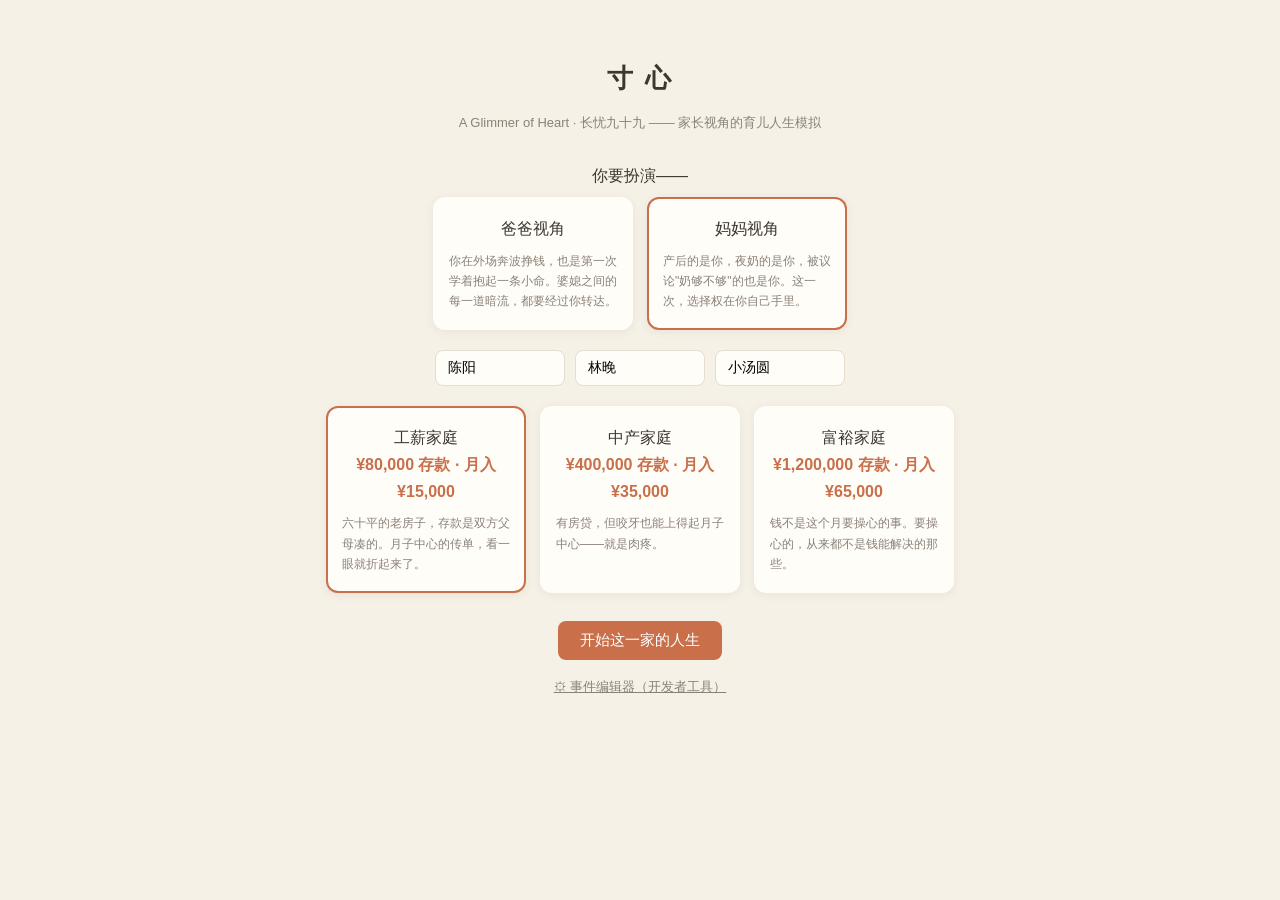
==== index.html @ 3fd3cd8b "初始提交：《寸心 A Glimmer of Heart》学前三年原型 - 三章内容：月子期(28天) / 婴儿期(48周) / 幼儿期(24月)，从出生玩到三岁择园 - 核心系统：双视角(爸爸/妈妈)" ====
<!DOCTYPE html>
<html lang="zh-CN">
<head>
<meta charset="UTF-8">
<meta name="viewport" content="width=device-width, initial-scale=1.0">
<title>寸心 · A Glimmer of Heart</title>
<link rel="stylesheet" href="css/style.css">
</head>
<body>
<div id="app">
  <!-- 开局：选家庭、起名字 -->
  <section id="screen-start" class="screen"></section>
  <!-- 出生报告 -->
  <section id="screen-birth" class="screen hidden"></section>
  <!-- 主游戏界面 -->
  <section id="screen-game" class="screen hidden">
    <header id="topbar"></header>
    <div class="game-layout">
      <aside id="panel-family" class="panel"></aside>
      <main id="event-area"></main>
      <aside id="panel-child" class="panel"></aside>
    </div>
    <div id="tabs">
      <button class="tab-btn active" data-tab="log">时光相册</button>
      <button class="tab-btn" data-tab="dev">开发者视图</button>
    </div>
    <div id="tab-log" class="tab-page"></div>
    <div id="tab-dev" class="tab-page hidden"></div>
  </section>
  <!-- 满月结算 -->
  <section id="screen-end" class="screen hidden"></section>
</div>

<script src="js/data/config.js"></script>
<script src="js/data/flags.js"></script>
<script src="js/data/growth.js"></script>
<script src="js/data/illness.js"></script>
<script src="js/data/anchors.js"></script>
<script src="js/data/templates.js"></script>
<script src="js/core/conditions.js"></script>
<script src="js/core/effects.js"></script>
<script src="js/core/events.js"></script>
<script src="js/core/state.js"></script>
<script src="js/core/engine.js"></script>
<script src="js/ui/render.js"></script>
<script src="js/ui/main.js"></script>
</body>
</html>
---- css/style.css ----
/* 为人父母 · 月子篇 —— 原型样式 */
:root {
  --bg: #f6f1e7;
  --card: #fffdf8;
  --ink: #3d3730;
  --ink-light: #8a8177;
  --accent: #c96f4a;
  --accent-soft: #f3dccd;
  --line: #e5ddd0;
  --good: #5a8a5c;
  --bad: #b5563f;
  --shadow: 0 2px 10px rgba(80, 60, 40, 0.08);
}

* { box-sizing: border-box; margin: 0; padding: 0; }

body {
  font-family: "PingFang SC", "Microsoft YaHei", sans-serif;
  background: var(--bg);
  color: var(--ink);
  line-height: 1.7;
}

#app { max-width: 960px; margin: 0 auto; padding: 16px; }
.screen { animation: fadein 0.3s ease; }
.hidden { display: none !important; }
@keyframes fadein { from { opacity: 0; } to { opacity: 1; } }

h1 { font-size: 26px; letter-spacing: 2px; }
h2 { font-size: 18px; margin-bottom: 10px; }
.sub { color: var(--ink-light); font-size: 13px; }
.center { text-align: center; }

button {
  font-family: inherit;
  cursor: pointer;
  border: none;
  border-radius: 8px;
  background: var(--accent);
  color: #fff;
  padding: 10px 22px;
  font-size: 15px;
  transition: opacity 0.15s;
}
button:hover { opacity: 0.88; }
button:disabled { background: #cfc7ba; cursor: not-allowed; }
button.ghost { background: transparent; color: var(--accent); border: 1px solid var(--accent); }

/* ---------- 开局屏 ---------- */
.start-box { max-width: 640px; margin: 40px auto; text-align: center; }
.start-box .tagline { margin: 12px 0 28px; }
.name-form { display: flex; gap: 10px; justify-content: center; margin: 24px 0; flex-wrap: wrap; }
.name-form input {
  width: 130px;
  padding: 9px 12px;
  border: 1px solid var(--line);
  border-radius: 8px;
  background: var(--card);
  font-size: 14px;
  font-family: inherit;
}
.preset-cards { display: flex; gap: 14px; justify-content: center; flex-wrap: wrap; }
.preset-card {
  flex: 1 1 170px;
  max-width: 200px;
  background: var(--card);
  border: 2px solid transparent;
  border-radius: 12px;
  padding: 16px 14px;
  cursor: pointer;
  box-shadow: var(--shadow);
  transition: border-color 0.15s;
}
.preset-card:hover { border-color: var(--accent); }
.preset-card .money { color: var(--accent); font-weight: bold; }
.preset-card .desc { font-size: 12px; color: var(--ink-light); margin-top: 8px; text-align: left; }

/* ---------- 出生报告 ---------- */
.birth-box { max-width: 520px; margin: 40px auto; text-align: center; }
.birth-card {
  background: var(--card);
  border-radius: 16px;
  box-shadow: var(--shadow);
  padding: 28px 24px;
  margin: 20px 0;
}
.birth-stats { display: flex; justify-content: center; gap: 30px; margin: 16px 0; }
.birth-stats b { font-size: 22px; display: block; }

/* ---------- 主界面 ---------- */
#topbar { margin-bottom: 12px; }
.topbar-row { display: flex; justify-content: space-between; align-items: baseline; }
.progress { height: 6px; background: var(--line); border-radius: 3px; margin-top: 6px; overflow: hidden; }
.progress > div { height: 100%; background: var(--accent); border-radius: 3px; transition: width 0.3s; }

.game-layout {
  display: grid;
  grid-template-columns: 210px 1fr 210px;
  gap: 14px;
  align-items: start;
}
@media (max-width: 760px) {
  .game-layout { grid-template-columns: 1fr; }
}

.panel {
  background: var(--card);
  border-radius: 12px;
  box-shadow: var(--shadow);
  padding: 14px;
  font-size: 13px;
}
.panel h3 { font-size: 14px; margin-bottom: 10px; color: var(--ink-light); font-weight: normal; }
.stat-row { display: flex; justify-content: space-between; margin: 4px 0; }
.bar { height: 8px; background: var(--line); border-radius: 4px; margin: 2px 0 8px; overflow: hidden; }
.bar > div { height: 100%; border-radius: 4px; transition: width 0.3s; }
.bar-good > div { background: var(--good); }
.bar-mid > div { background: #c99a4a; }
.bar-bad > div { background: var(--bad); }
.chips { display: flex; flex-wrap: wrap; gap: 6px; margin-top: 8px; }
.chip {
  font-size: 11px;
  padding: 2px 8px;
  border-radius: 10px;
  background: var(--accent-soft);
  color: var(--accent);
}
.energy-dots { font-size: 16px; letter-spacing: 3px; }

/* ---------- 事件卡 ---------- */
.event-card {
  background: var(--card);
  border-radius: 14px;
  box-shadow: var(--shadow);
  padding: 20px;
  min-height: 320px;
  display: flex;
  flex-direction: column;
}
.event-title { font-size: 18px; font-weight: bold; margin-bottom: 12px; }
.event-text { font-size: 14.5px; white-space: pre-wrap; flex: 1; }
.queue-dots { text-align: center; color: var(--ink-light); font-size: 12px; margin: 10px 0 2px; letter-spacing: 4px; }

.art-block {
  align-self: center;
  width: 130px;
  height: 130px;
  border-radius: 12px;
  background: var(--accent-soft);
  display: flex;
  flex-direction: column;
  align-items: center;
  justify-content: center;
  margin-bottom: 14px;
}
.art-block .emoji { font-size: 52px; line-height: 1.2; }
.art-block .art-key { font-size: 10px; color: var(--ink-light); text-align: center; line-height: 1.5; }

.choices { display: flex; flex-direction: column; gap: 8px; margin-top: 14px; }
.choice-btn {
  text-align: left;
  background: #fff;
  color: var(--ink);
  border: 1.5px solid var(--line);
  padding: 10px 14px;
  font-size: 14px;
  border-radius: 10px;
}
.choice-btn:hover { border-color: var(--accent); color: var(--accent); opacity: 1; }
.choice-btn .cost { float: right; color: var(--ink-light); font-size: 12px; }
.choice-btn:disabled { color: #b5ada1; border-color: var(--line); background: #f4f0e8; }
.choice-btn:disabled .cost { color: var(--bad); }

.result-text { font-size: 15px; color: var(--ink); white-space: pre-wrap; }
.result-hint { color: var(--ink-light); font-size: 12px; margin-top: 8px; }
.day-calm { text-align: center; color: var(--ink-light); padding: 60px 0; }
.next-day-btn { display: block; margin: 16px auto 0; }

/* ---------- 时光相册 / 开发者视图 ---------- */
#tabs { margin-top: 16px; display: flex; gap: 8px; }
.tab-btn {
  background: transparent;
  color: var(--ink-light);
  padding: 6px 14px;
  font-size: 13px;
  border-radius: 6px;
}
.tab-btn.active { background: var(--accent); color: #fff; }
.tab-page {
  background: var(--card);
  border-radius: 12px;
  box-shadow: var(--shadow);
  padding: 14px;
  margin-top: 8px;
  max-height: 260px;
  overflow-y: auto;
  font-size: 13px;
}
.log-item { padding: 6px 0; border-bottom: 1px dashed var(--line); }
.log-item .d { color: var(--ink-light); font-size: 11px; margin-right: 8px; }
.log-item.hl .t { color: var(--accent); font-weight: bold; }
#tab-dev pre { font-size: 11px; white-space: pre-wrap; font-family: Consolas, monospace; }

/* ---------- 结算 ---------- */
.end-box { max-width: 640px; margin: 30px auto; }
.end-section { background: var(--card); border-radius: 12px; box-shadow: var(--shadow); padding: 20px; margin: 14px 0; }
.seed-item { border-left: 3px solid var(--accent); padding: 8px 12px; margin: 10px 0; background: #faf6ef; border-radius: 0 8px 8px 0; }
.seed-item .seed-name { font-weight: bold; }
.seed-item .seed-src { font-size: 12px; color: var(--ink-light); }
.seed-item .seed-preview { font-size: 13px; margin-top: 4px; color: #7a6a55; font-style: italic; }
.end-stats { display: flex; gap: 20px; flex-wrap: wrap; font-size: 13px; }
.end-stats b { display: block; font-size: 20px; color: var(--accent); }

/* ---------- 阶段主题色 ----------
   body[data-stage] 切换整套 CSS 变量。当前原型只玩月子期；
   后续八个阶段的配色已预配置：从暖橘（襁褓）一路走向沉稳（成年），
   青春期用冷色与低饱和（学业压力），成年回到陶土色（烟火气）。 */
body[data-stage="newborn"] { --bg: #f6f1e7; --card: #fffdf8; --accent: #c96f4a; --accent-soft: #f3dccd; --line: #e5ddd0; }
body[data-stage="infant"] { --bg: #f8f4e4; --card: #fffefa; --accent: #c99a3f; --accent-soft: #f4e6c4; --line: #e8dec0; }
body[data-stage="toddler"] { --bg: #f1f6ea; --card: #fdfffa; --accent: #679b52; --accent-soft: #dbeed1; --line: #d8e4cc; }
body[data-stage="kindergarten"] { --bg: #eef5fa; --card: #fbfdff; --accent: #4d8fbe; --accent-soft: #d3e6f2; --line: #d0dfe9; }
body[data-stage="primary"] { --bg: #eef4ef; --card: #fbfefb; --accent: #3e7d5e; --accent-soft: #d3e7da; --line: #d2e0d6; }
body[data-stage="junior"] { --bg: #edf2f8; --card: #fbfcff; --accent: #48749f; --accent-soft: #d5e1ef; --line: #cfdce8; }
body[data-stage="senior"] { --bg: #f2f0f8; --card: #fcfbff; --accent: #675d9e; --accent-soft: #e0dcf0; --line: #ded9ec; }
body[data-stage="college"] { --bg: #eef7f5; --card: #fbfefd; --accent: #37948d; --accent-soft: #d2ebe8; --line: #cfe6e2; }
body[data-stage="adult"] { --bg: #f7f1ee; --card: #fffdfc; --accent: #9d5a50; --accent-soft: #ecd5cf; --line: #e6d5cf; }
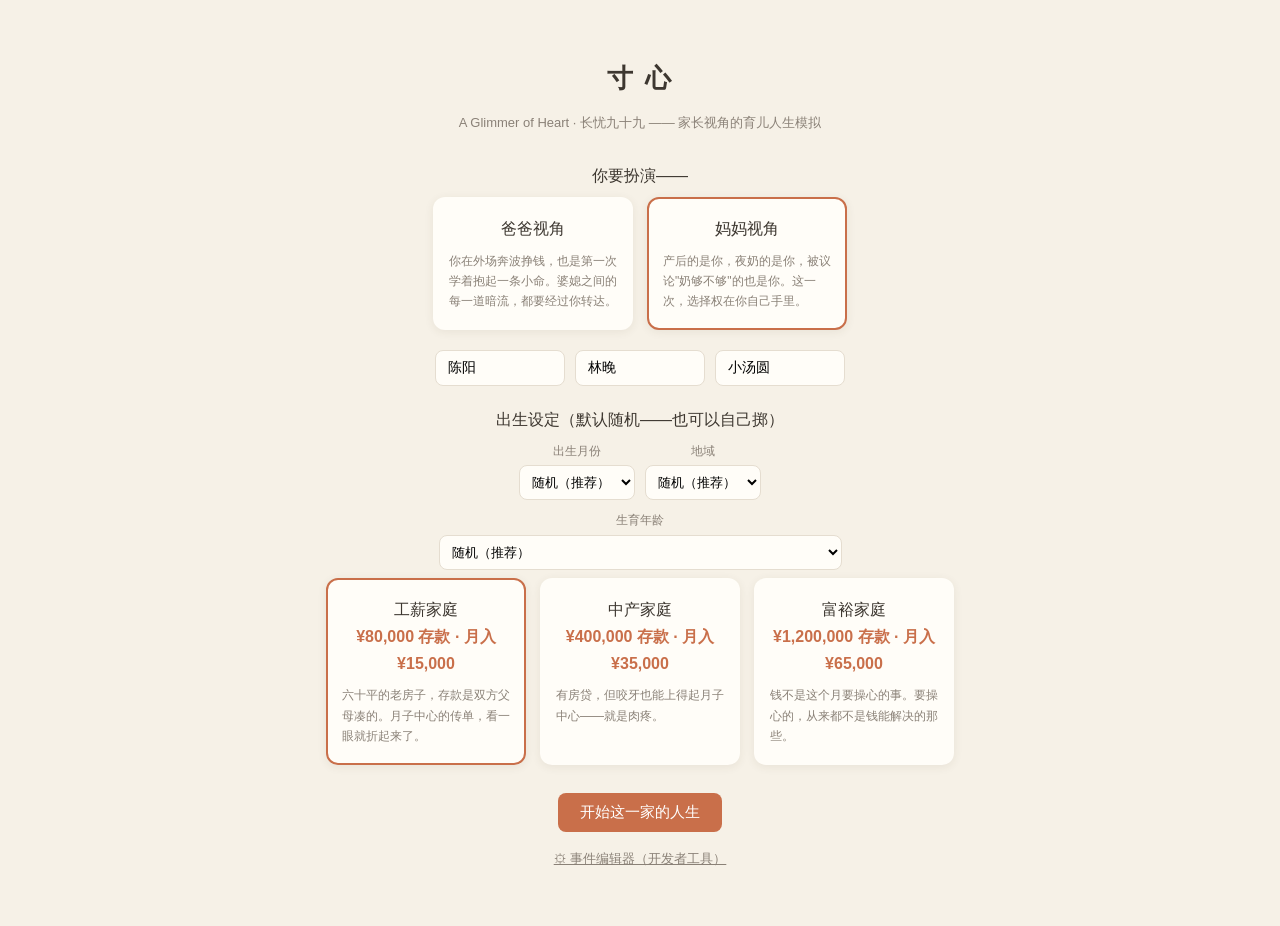
==== commit b093d07e: "美术资产管线：图片自动发现+降级策略+完整需求清单（ASSETS.md） 渲染管线（js/ui/assets.js + render.js）： - 约定式目录：assets/poses|exprs|s" ====
--- a/index.html
+++ b/index.html
@@ -42,6 +42,7 @@
 <script src="js/core/events.js"></script>
 <script src="js/core/state.js"></script>
 <script src="js/core/engine.js"></script>
+<script src="js/ui/assets.js"></script>
 <script src="js/ui/render.js"></script>
 <script src="js/ui/main.js"></script>
 </body>
--- a/css/style.css
+++ b/css/style.css
@@ -152,6 +152,26 @@
   align-items: center;
   justify-content: center;
   margin-bottom: 14px;
+  overflow: hidden;
+  position: relative;
+}
+.art-block.has-art { border: 1px solid var(--line); }
+.art-block .art-scene {
+  position: absolute; inset: 0;
+  background-size: cover;
+  background-position: center;
+  filter: brightness(0.96);
+}
+.art-block .art-pose {
+  position: relative; z-index: 2;
+  max-width: 86%; max-height: 92%;
+  object-fit: contain;
+  filter: drop-shadow(0 2px 4px rgba(0,0,0,0.18));
+}
+.art-block .art-expr {
+  position: absolute; z-index: 3;
+  width: 34%; right: 4%; top: 6%;
+  filter: drop-shadow(0 1px 2px rgba(0,0,0,0.25));
 }
 .art-block .emoji { font-size: 52px; line-height: 1.2; }
 .art-block .art-key { font-size: 10px; color: var(--ink-light); text-align: center; line-height: 1.5; }
@@ -210,6 +230,45 @@
 .seed-item .seed-preview { font-size: 13px; margin-top: 4px; color: #7a6a55; font-style: italic; }
 .end-stats { display: flex; gap: 20px; flex-wrap: wrap; font-size: 13px; }
 .end-stats b { display: block; font-size: 20px; color: var(--accent); }
+
+/* 一生回顾时间线 */
+.timeline-item {
+  display: flex; gap: 12px; padding: 8px 0;
+  border-bottom: 1px dashed var(--line);
+}
+.timeline-item:last-child { border-bottom: none; }
+.tl-icon { font-size: 20px; flex-shrink: 0; width: 28px; text-align: center; }
+.tl-stage { font-size: 12px; color: var(--accent); font-weight: bold; margin-bottom: 2px; }
+.tl-text { font-size: 13px; line-height: 1.7; color: var(--ink); white-space: pre-wrap; }
+
+/* 孩子的信 */
+.letter-box {
+  background: #fdf9f0;
+  border: 1px solid var(--line);
+  border-radius: 14px;
+  padding: 28px 26px;
+  margin: 14px 0;
+  box-shadow: var(--shadow);
+  position: relative;
+}
+.letter-box::before {
+  content: '✉';
+  position: absolute;
+  top: -12px; left: 50%;
+  transform: translateX(-50%);
+  font-size: 24px;
+  background: var(--bg);
+  padding: 0 10px;
+  color: var(--accent);
+}
+.letter-text {
+  font-family: "Kaiti SC", "KaiTi", "FangSong", serif;
+  font-size: 15px;
+  line-height: 2.2;
+  color: #3a3530;
+  white-space: pre-wrap;
+  letter-spacing: 0.5px;
+}
 
 /* ---------- 阶段主题色 ----------
    body[data-stage] 切换整套 CSS 变量。当前原型只玩月子期；
